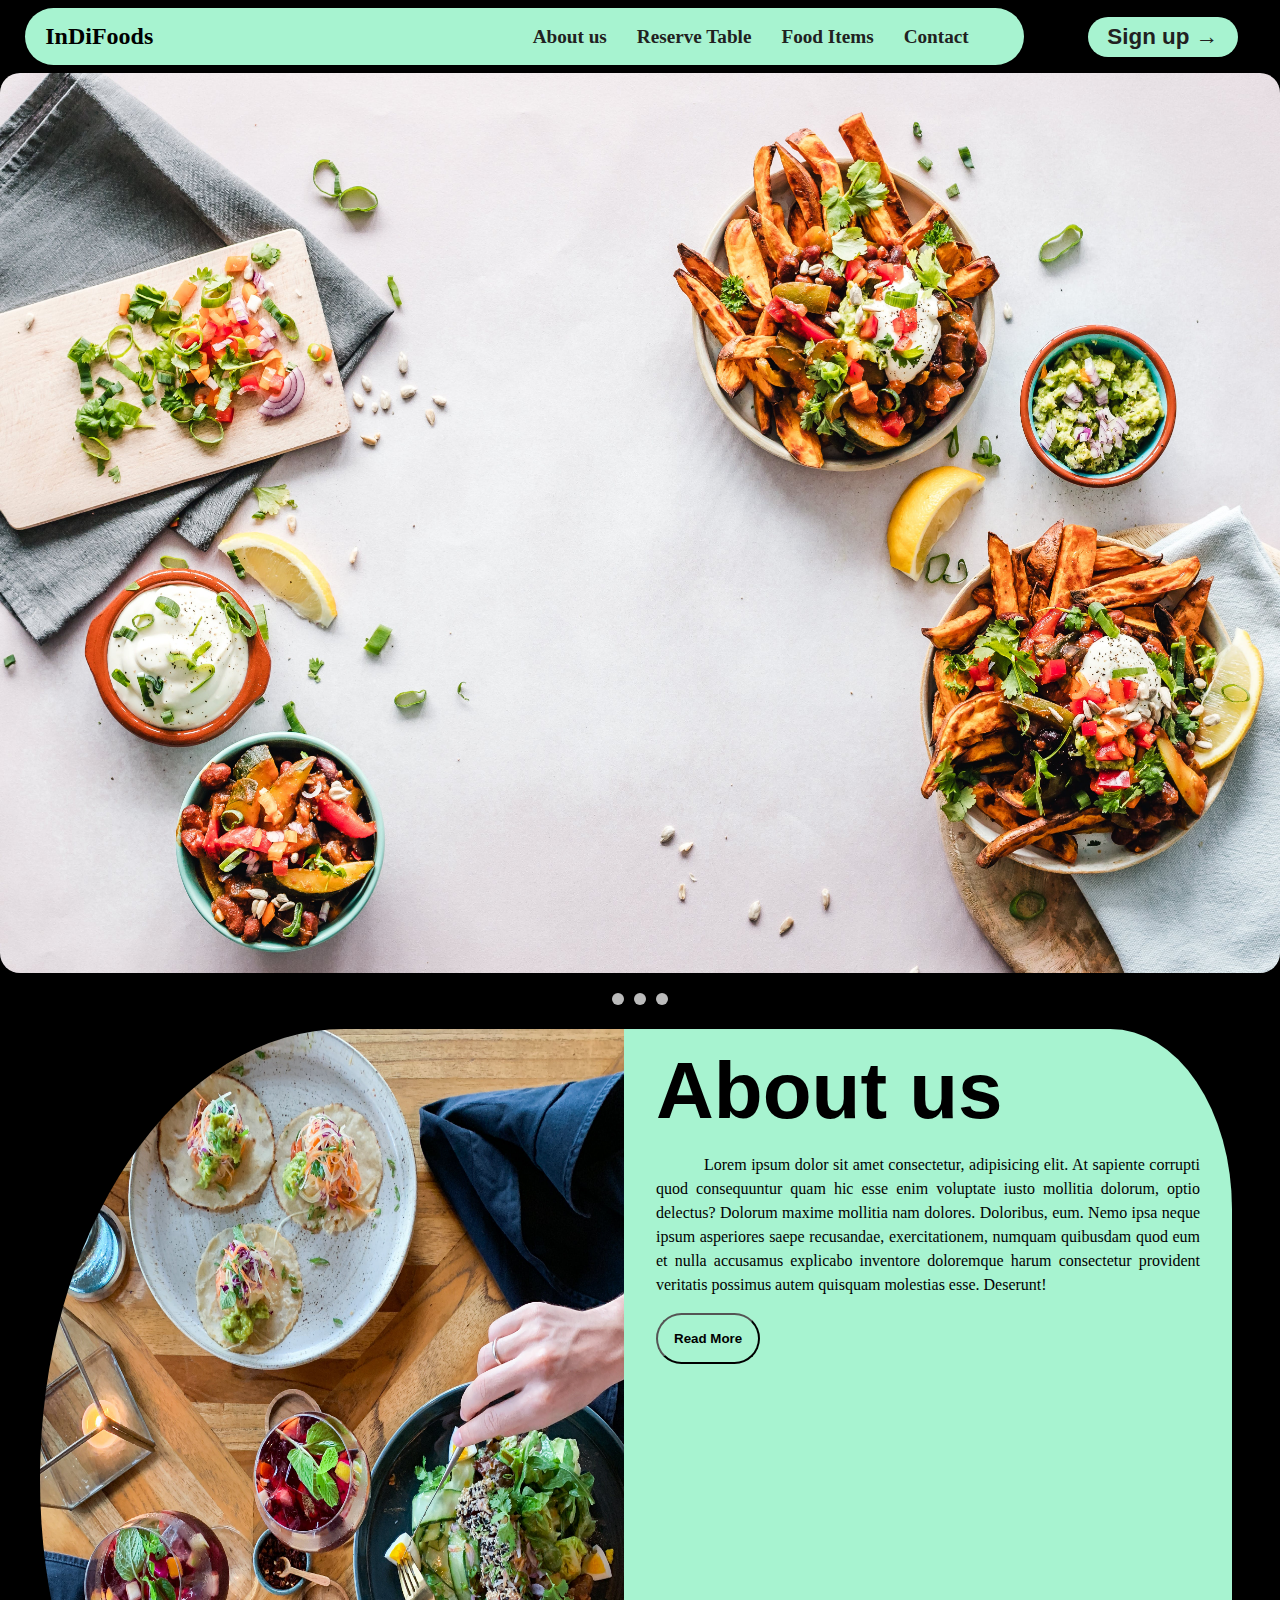
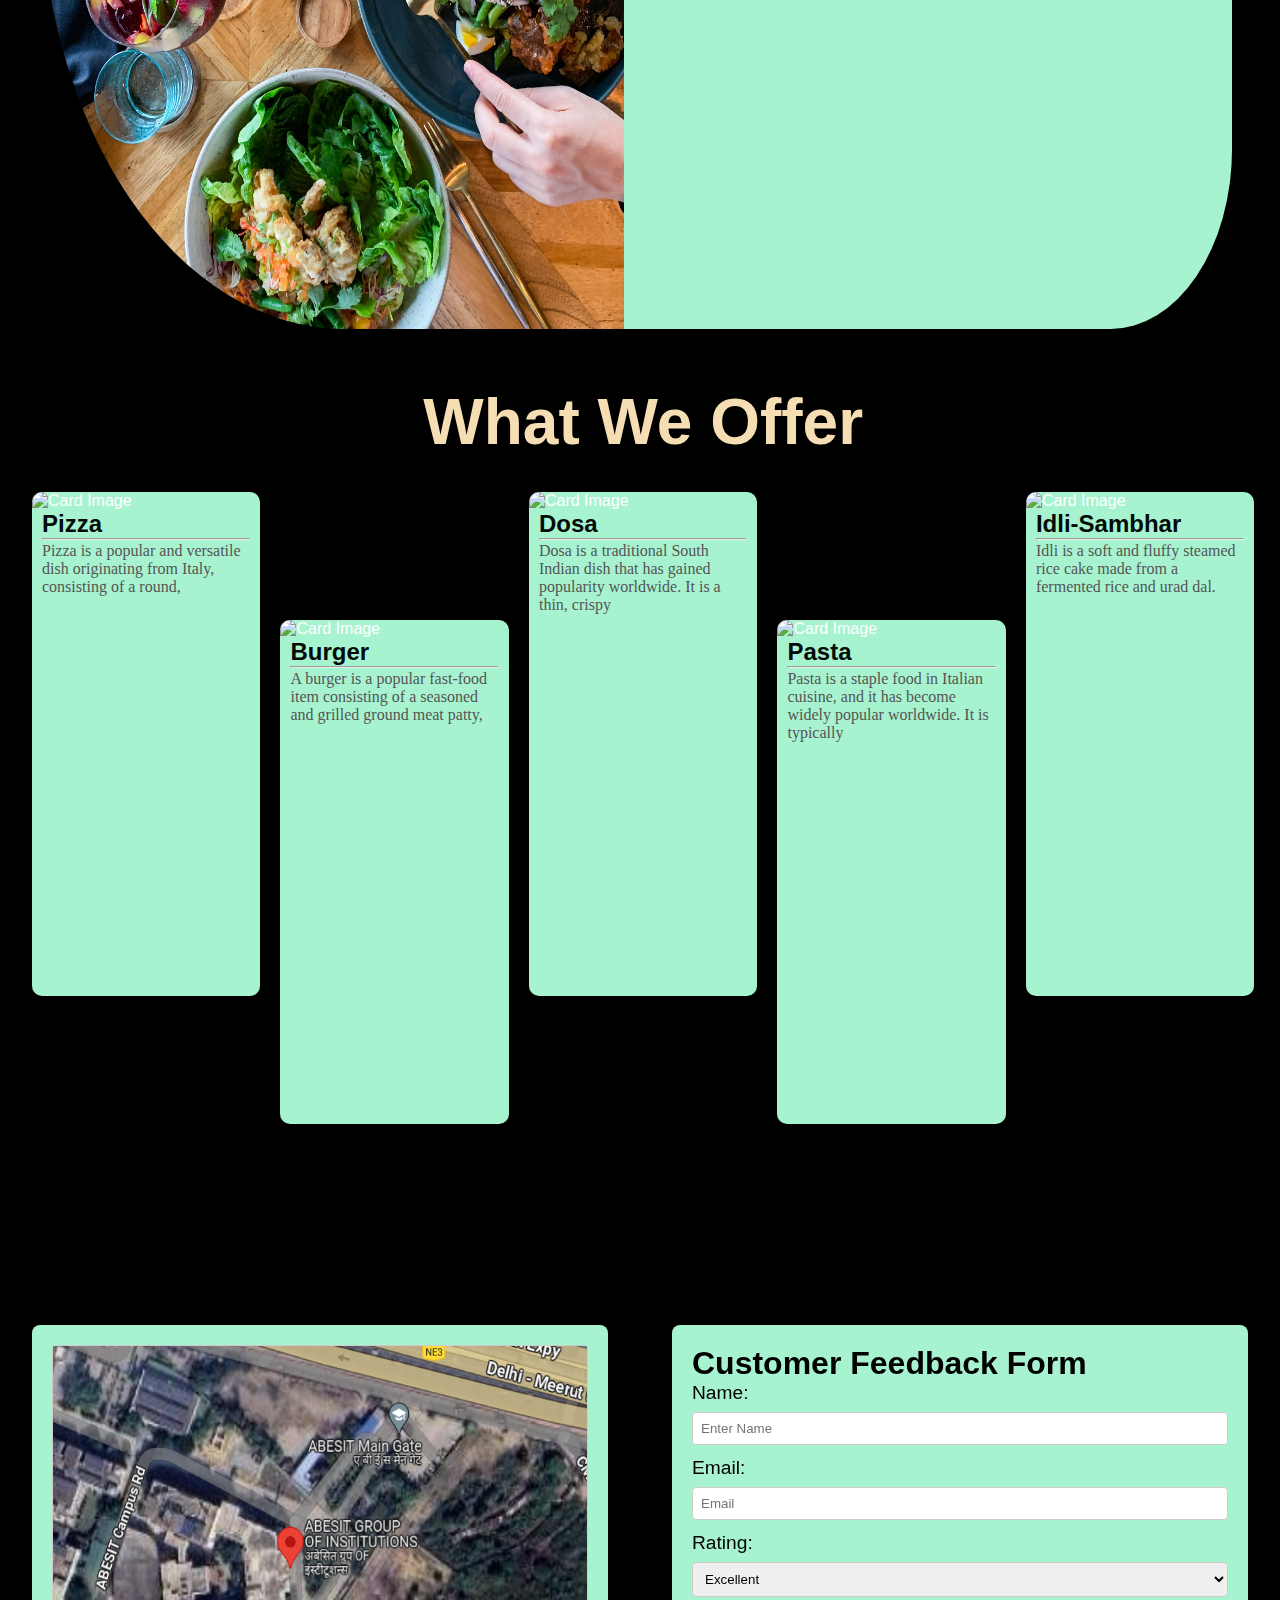
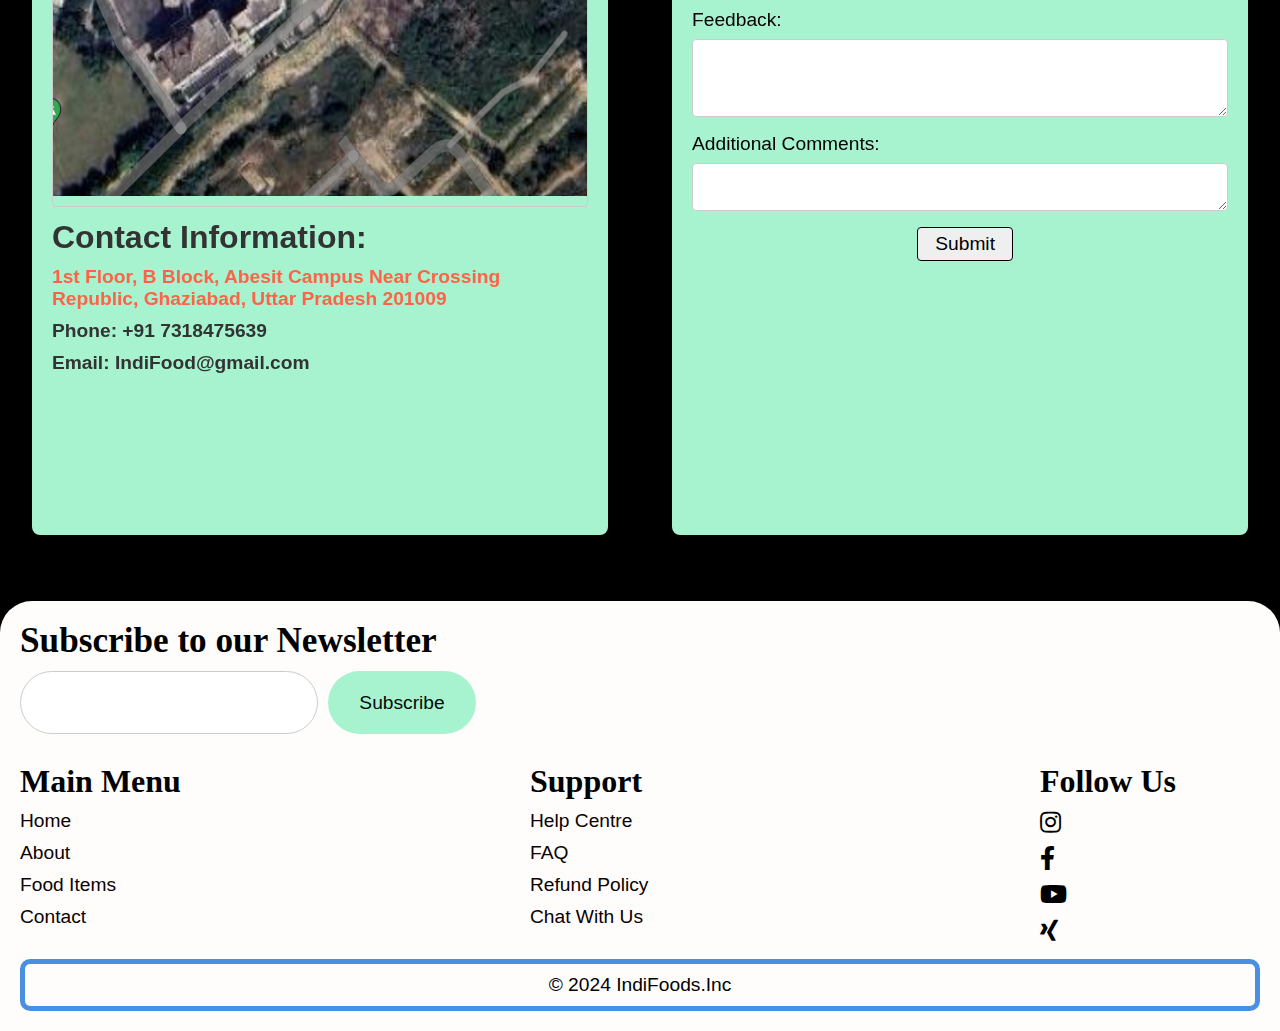
==== index.html @ 4e2de9b8 "Correcting Structure For Deployment" ====
<!DOCTYPE html>
<html lang="en">
<head>
    <meta charset="UTF-8">
    <meta name="viewport" content="width=device-width, initial-scale=1.0">
    <title>InDiFood</title>
    <link rel="stylesheet" href="https://cdnjs.cloudflare.com/ajax/libs/font-awesome/5.15.4/css/all.min.css"> 
    <link rel="stylesheet" href="https://cdn.jsdelivr.net/npm/locomotive-scroll@3.5.4/dist/locomotive-scroll.css">
    <link rel="stylesheet" href="style2.css" class="href">
</head>
<body>
    <div class="nab">
        <div class="navbar">
            <a href="index.html" class="navbar-brand">InDiFoods</a>
            <!-- <button class="toggler">&#9776; Menu</button> -->
            <ul class="navbar-menu">
                <li><a href="aboutus.html">About us</a></li>
                <li><a href="reservation.html">Reserve Table</a></li>
                <li><a href="">Food Items</a></li>
                <!-- <div class="dropdown">
                    <a class="dropbtn" href="">Food Items</a>
                    <div class="dropdown-content">
                        <a href="#service1">Takeaway</a>
                        <a href="#service2">Dining</a>
                        <a href="#service3">Home Delivery</a>
                    </div>
                </div> -->
                <li><a href="contact.html">Contact</a></li>
                <!-- <li><a href="#">Account</a></li>                 -->
            </ul>
        </div>
        <div class="NavBtn">
            <a href="signpage.html"><button class="SignBtn">Sign up &#8594;</button></a>
        </div>
    </div>
    

    <div class="caro">
        <div class="carousel-container">
            <div class="carousel-wrapper">
                <div class="carousel-item">
                    <img src="img/pexels-ella-olsson-1640773.jpg" alt="Image 1">
                    <!-- <div class="text-overlay t1">Welcome To<br> IndiFood</div> -->
                </div>
                <div class="carousel-item">
                    <img src="img/pexels-eneida-nieves-905847.jpg" alt="Image 2">
                    <!-- <div class="t2">Happiness is to have good food!</div> -->
                </div>
                <div class="carousel-item">
                    <img src="img/pexels-ella-olsson-1640774.jpg" alt="Image 3">
                    <!-- <div class="text-overlay">Text for Image 3</div> -->
                </div>
            </div>
        </div>
        
        <div class="carousel-nav">
            <div class="carousel-dot"></div>
            <div class="carousel-dot"></div>
            <div class="carousel-dot"></div>
        </div>
    </div>


    <div class="Mainsec">
        <div class="sec1">
            <img class="aboutpic" src="img/pexels-anna-tukhfatullina-food-photographerstylist-2664443.jpg" alt="about us" srcset="">
        </div>
        <div class="sec2">
            <h1 class="aboutus">About us</h1>
            <p class="aboutxt">Lorem ipsum dolor sit amet consectetur, adipisicing elit. At sapiente corrupti quod consequuntur quam hic esse enim voluptate iusto mollitia dolorum, optio delectus? Dolorum maxime mollitia nam dolores. Doloribus, eum.
            Nemo ipsa neque ipsum asperiores saepe recusandae, exercitationem, numquam quibusdam quod eum et nulla accusamus explicabo inventore doloremque harum consectetur provident veritatis possimus autem quisquam molestias esse. Deserunt!
            <button class="aboutbtn">Read More</button>
        </div>
    </div>


    <div class="itemdiv">
        <h1 class="h12">What We Offer</h1>
        <div class="item1">
            <div class="card1">
                <div class="card">
                    <img src="https://assets.epicurious.com/photos/6176f5ddaad3df0658faf548/16:9/w_1920,c_limit/MargaritaPizza_HERO_102121_22931.jpg" alt="Card Image">
                    <div class="card-content">
                      <h2>Pizza</h2><hr class="hr">
                      <p>Pizza is a popular and versatile dish originating from Italy, consisting of a round, 
                    </div>
                </div>
                <div class="cardo">
                    <img src="https://assets.epicurious.com/photos/64ad1a21a5f3990f78df3133/6:4/w_960,h_640,c_limit/20230419-0823-FOB-22749_RET.jpg" alt="Card Image">
                    <div class="card-content">
                      <h2>Burger</h2>
                      <hr class="hr">
                      <p>A burger is a popular fast-food item consisting of a seasoned and grilled ground meat patty, 
                    </div>
                </div>
                <div class="card">
                    <img src="https://assets.epicurious.com/photos/5ed15d63b04a09f415db838b/16:9/w_1920,c_limit/EPI-Dosa-HERO.jpg" alt="Card Image">
                    <div class="card-content">
                      <h2>Dosa</h2>
                      <hr class="hr">
                      <p>Dosa is a traditional South Indian dish that has gained popularity worldwide. It is a thin, crispy 
                    </div>
                </div>
                <div class="cardo">
                    <img src="https://assets.epicurious.com/photos/6360ec4890c5649b153ba90c/6:4/w_960,h_640,c_limit/IMG_7349.jpg" alt="Card Image">
                    <div class="card-content">
                      <h2>Pasta</h2>
                      <hr class="hr">
                      <p>Pasta is a staple food in Italian cuisine, and it has become widely popular worldwide. It is typically 
                    </div>
                </div>
                <div class="card">
                    <img src="https://images.pexels.com/photos/4331490/pexels-photo-4331490.jpeg?auto=compress&cs=tinysrgb&w=1260&h=750&dpr=2" alt="Card Image">
                    <div class="card-content">
                      <h2>Idli-Sambhar</h2>
                      <hr class="hr">
                      <p>Idli is a soft and fluffy steamed rice cake made from a fermented rice and urad dal. 
                    </div>
                </div>
            </div>
        </div>
    </div>

    <div class="mapfeed">
        <div class="mapdiv">
            <div class="mpcontainer">
                <div id="map">
                    <a href="https://www.google.com/maps/place/ABESIT+GROUP+OF+INSTITUTIONS/@28.6333889,77.4468558,392m/data=!3m1!1e3!4m6!3m5!1s0x390cee3d4e3485ed:0xe0fe1689b57c7d2e!8m2!3d28.6336112!4d77.4476854!16s%2Fm%2F0121ly37?entry=ttu">
                        <img src="img/map.png" alt="">
                    </a>
                </div>
                <div class="contact-info">
                    <label style="font-size: 2rem;">Contact Information:</label>
                    <label style="color: tomato;">1st Floor, B Block, Abesit Campus Near Crossing Republic, Ghaziabad, Uttar Pradesh 201009</label>                    
                    <label>Phone: +91 7318475639</label>
                    <!-- <a href="#">Website: IndiFood.com</a> -->
                    <a href="https://mail.google.com/" >Email: IndiFood@gmail.com</a>
                </div>
            </div>
        </div>
        <div class="feedback">
            <form>
                <h1>Customer Feedback Form</h1>
                <label for="name">Name:</label>
                <input type="text" placeholder="Enter Name" id="name" name="name" required>
                <label for="email">Email:</label>
                <input type="email" id="email" placeholder="Email" name="email" required>
                <label for="rating">Rating:</label>
                <select id="rating" name="rating" required>
                    <option value="5">Excellent</option>
                    <option value="4">Very Good</option>
                    <option value="3">Good</option>
                    <option value="2">Fair</option>
                    <option value="1">Poor</option>
                </select>        
                <label>Feedback:</label>
                <textarea id="feedback" name="feedback" rows="4" required></textarea>
                <label>Additional Comments:</label>
                <textarea id="comments" name="comments" rows="2"></textarea>
                <button type="submit" style="color: black;">Submit</button>
            </form>
        </div>
    </div>

    <footer>
        <div class="footer-content">
             <div class="newsletter">
                 <h1>Subscribe to our Newsletter</h1>
                 <!-- <form>
                 <input type="email" class="emailfoot" placeholder="Your email address">
                 <button type="submit" class="buttonfoot">Subscribe</button>
                 </form> -->
                 <form1 action="" class="formfoot">
                     <input class="emailfoot" type="email">
                     <button class="buttonfoot">Subscribe</button>
                 </form1>
             </div>
             <div class="footer-links">
                 <div class="column">
                 <h3>Main Menu</h3>
                 <a href="#">Home</a>
                 <a href="aboutus.html">About</a>
                 <a href="#">Food Items</a>
                 <a href="">Contact</a>
                 </div>
                 <div class="column">
                 <h3>Support</h3>
                 <a href="#">Help Centre</a>
                 <a href="#">FAQ</a>
                 <a href="#">Refund Policy</a>
                 <a href="#">Chat With Us</a>
                 </div>
                 <div class="column">
                 <h3>Follow Us</h3>
                 <a href="#"><i class="fab fa-instagram" style="font-size: 1.5rem; color: black;"></i></a>
                 <a href="#"><i class="fab fa-facebook-f" style="font-size: 1.5rem; color: black;"></i></a>
                 <a href="#"><i class="fab fa-youtube" style="font-size: 1.5rem; color: black;"></i></a>
                 <a href="#"><i class="fab fa-xing" style="font-size: 1.5rem; color: black;"></i></a>
                 </div>
             </div>
         </div>
         <div class="copyright">
         <p style="color: black; font-size: larger;">&copy; 2024 IndiFoods.Inc     </p>
         </div>
     </footer>


     <script src="https://cdnjs.cloudflare.com/ajax/libs/gsap/3.12.4/gsap.min.js" integrity="sha512-EZI2cBcGPnmR89wTgVnN3602Yyi7muWo8y1B3a8WmIv1J9tYG+udH4LvmYjLiGp37yHB7FfaPBo8ly178m9g4Q==" crossorigin="anonymous" referrerpolicy="no-referrer"></script>
     <script src="https://cdnjs.cloudflare.com/ajax/libs/gsap/3.12.4/ScrollTrigger.min.js" integrity="sha512-OzC82YiH3UmMMs6Ydd9f2i7mS+UFL5f977iIoJ6oy07AJT+ePds9QOEtqXztSH29Nzua59fYS36knmMcv79GOg==" crossorigin="anonymous" referrerpolicy="no-referrer"></script>
     <script src="https://cdn.jsdelivr.net/npm/locomotive-scroll@3.5.4/dist/locomotive-scroll.js"></script>

  <script src="script2.js"></script>
      
      
</body>
</html>
---- style2.css ----
* {
    box-sizing: border-box;
    margin: 0;
    padding: 0;
}
body {
    margin: 0;
    font-family: 'Arial', sans-serif;
    background-color: black;
    display: grid;
    gap: 0.5rem;
    /* background-color: #f4f4f4; */
}
   /* .........Navbar Start.............. */

   .nab{
    display: flex;
    padding-right: 2rem;
    align-items: center;
    gap: 4rem;
    justify-items: center;
}

.NabBtn{
    align-items: center;
    justify-items: center;
}
.SignBtn:hover{
    transition: all .4s ease-in-out;
    transform: scale(1.25);
    background-color: #a7f3d0;
    color: black;
}
.SignBtn{
    width: 150px;
    height: 40px;
    /* color: #a7f3d0; */
    cursor: pointer;
    background-color: #a7f3d0;
    text-decoration: none;
    font-size: 1.4rem;
    color: #212121;
    font-weight: 600;
    margin-top: .5rem;
    transition: color 0.3s ease;
    border: 0;
    outline: 0;
    border-radius: 20px;
}

.navbar {
    background-color:  #a7f3d0;
    padding: 15px 20px;
    margin: 0 0 0 1.58rem;
    display: flex;
    justify-content: space-between;
    align-items: center;
    box-shadow: 0 2px 5px rgba(0, 0, 0, 0.1);
    position: relative;
    width: 80%;
    border-radius: 4rem;
    z-index: 1000;
    margin-top: .5rem;
    /* backdrop-filter: blur(25px); */
}

.navbar-brand {
    font-size: 1.5rem;
    font-weight: bolder;
    color: black;
    text-decoration: none;
    font-family: Cambria, Cochin, Georgia, Times, 'Times New Roman', serif;
}
.navbar-brand:hover{
    transition: all .4s ease-in-out;
    transform: scale(1.25);
    /* outline: 3rem; */
    /* background-color: aqua;
    border-radius: 2rem;
    width: 8rem;
    height: 100%; */
}

.navbar-menu {
    list-style: none;
    display: flex;
    margin: 0;
    padding: 0;
    margin-right: 20px;
}

.navbar-menu li {
    margin: 0 15px;
    font-family: Cambria, Cochin, Georgia, Times, 'Times New Roman', serif;
    
}

.navbar-menu a {
    text-decoration: none;
    font-size: 1.2rem;
    color: #212121;
    font-weight: bold;
    transition: color 0.3s ease;
}

/* ...........Dropdown Start.............   */

/* Style the dropdown content (hidden by default) */
/* .dropdown {
    float: left;
    overflow: hidden;
} */

.dropdown .dropbtn {
    text-decoration: none;
    font-size: 1.2rem;
    border: none;
    font-weight: bold;
    outline: none;
    color: black;
    padding: 0;
    background-color: inherit;
    font-family: Cambria, Cochin, Georgia, Times, 'Times New Roman', serif;
    margin: 0 15px;
}
.dropbtn:hover{
    transition: all .4s ease-in-out;
    transform: scale(1.25);


}
.navbar a, .dropdown-content a {
    float: none;
    display: block;
    text-align: left;
}

.dropdown-content {
    display: none;
    position: absolute;
    background-color: #a7f3d0;
    min-width: 2rem;
    border-radius: 0 0 20% 20%;
}

.dropdown-content a {
    color: black;
    padding: 12px 16px;
    text-decoration: none;
    display: block;
    text-align: left;
}

.dropdown-content a:hover {
    background-color: white;
    color: #a7f3d0;
    border-radius: 20% 20% 20% 20%;
}

/* Show the dropdown menu on hover */
.dropdown:hover .dropdown-content {
    display: block;
}

 /* ...........Dropdown End.............   */

.navbar-menu li:hover{
    transition: all .4s ease-in-out;
    transform: scale(1.25);

}

@media (max-width: 768px) {
    .navbar {
        flex-direction: column;
        /* align-items: flex-start; */
    }

    .navbar-menu {
        margin-top: 15px;
        gap: 10px;
    }

    .navbar-menu li {
        margin: 10px 0;
        
    }
}

/* .nab{
    display: flex;
    padding-right: 2rem;
    align-items: center;
    gap: 4rem;
    position:sticky;
    position: -webkit-sticky;
    justify-items: center;
}

.NabBtn{
    align-items: center;
    justify-items: center;
}

/* .SignBtn:hover{
    transition: all .4s ease-in-out;
    transform: scale(1.25);
    background-color: #a7f3d0;
    color: black;
} */

@keyframes zoomIn {
  0% {
    transform: scale(1);
  }
  100% {
    transform: scale(1.2);
  }
}

@keyframes zoomOut {
  0% {
    transform: scale(1.2);
  }
  100% {
    transform: scale(1);
  }
}

.SignBtn{
    width: 150px;
    height: 40px;
    color: #a7f3d0;
    padding: 0;
    cursor: pointer;
    background-color: a7f3d0;
    text-decoration: none;
    font-size: 1.4rem;
    color: #212121;
    font-weight: 600;
    margin-top: .5rem;
    transition: color 0.3s ease;
    border: 0;
    outline: 0;
    animation: zoomIn 2s infinite;
    animation: zoomOut 2s infinite;
    border-radius: 20px;
}

.navbar {
    background-color:  #a7f3d0;
    padding: 15px 20px;
    margin: 0 0 0 1.58rem;
    display: flex;
    justify-content: space-between;
    align-items: center;
    box-shadow: 0 2px 5px rgba(0, 0, 0, 0.1);
    position: relative;
    width: 80%;
    border-radius: 4rem;
    z-index: 1000;
    margin-top: .5rem;
    /* backdrop-filter: blur(25px); */
}

.navbar-brand {
    font-size: 1.5rem;
    font-weight: bolder;
    color: black;
    text-decoration: none;
    animation: bounce 5s infinite;
    font-family: Cambria, Cochin, Georgia, Times, 'Times New Roman', serif;
}
.navbar-brand:hover{
    transition: all .4s ease-in-out;
    transform: scale(1.25);
    /* outline: 3rem; */
    /* background-color: aqua;
    border-radius: 2rem;
    width: 8rem;
    height: 100%; */
}

.navbar-menu {
    list-style: none;
    display: flex;
    margin: 0;
    padding: 0;
    margin-right: 20px;
}

.navbar-menu li {
    margin: 0 15px;
    font-family: Cambria, Cochin, Georgia, Times, 'Times New Roman', serif;
    
}

.navbar-menu a {
    text-decoration: none;
    font-size: 1.2rem;
    color: #212121;
    font-weight: bold;
    /* transition: color 0.3s ease; */
}

/* ...........Dropdown Start.............   */

/* Style the dropdown content (hidden by default) */
/* .dropdown {
    float: left;
    overflow: hidden;
} */

.dropdown .dropbtn {
    text-decoration: none;
    font-size: 1.2rem;
    border: none;
    font-weight: bold;
    outline: none;
    color: black;
    padding: 0;
    background-color: inherit;
    font-family: Cambria, Cochin, Georgia, Times, 'Times New Roman', serif;
    margin: 0 15px;
}
.dropbtn:hover{
    transition: all .4s ease-in-out;
    transform: scale(1.25);


}
.navbar a, .dropdown-content a {
    float: none;
    display: block;
    text-align: left;
}

.dropdown-content {
    display: none;
    position: absolute;
    background-color: #a7f3d0;
    min-width: 2rem;
    border-radius: 0 0 20% 20%;
}

.dropdown-content a {
    color: black;
    padding: 12px 16px;
    text-decoration: none;
    display: block;
    text-align: left;
}

.dropdown-content a:hover {
    background-color: white;
    color: #a7f3d0;
    border-radius: 20% 20% 20% 20%;
}

/* Show the dropdown menu on hover */
.dropdown:hover .dropdown-content {
    display: block;
}

 /* ...........Dropdown End.............   */

.navbar-menu li:hover{
    transition: all .4s ease-in-out;
    transform: scale(1.25);

}

@media (max-width: 768px) {
    .navbar {
        flex-direction: column;
        /* align-items: flex-start; */
    }

    .navbar-menu {
        margin-top: 15px;
        gap: 10px;
    }

    .navbar-menu li {
        margin: 10px 0;
        
    }
} */

    /* .........Navbar End.............. */

    /* .........Carousel Start.............. */

.carousel-container {
    /* padding-top: 6rem; */
    width: 95%;
    height: 90vh;
    margin: auto;
    overflow: hidden;
    scroll-behavior: 0;
    border-radius: 20px;
    /* animation: drop 4s forwards; */
}
@keyframes drop {
    0% {
      transform: translateY(-100%);
      opacity: 0;
    }
    100% {
      transform: translateY(0);
      opacity: 1;
    }
  }

.carousel-wrapper {
    display: flex;
    /* transition: transform 0.5s ease-in-out; */
    width: 100%;
    height: 100%;
    background: rgba(0, 0, 0, 0.5); 
}
@media (max-width:900px) {
    .carousel-container{
        height: 50vh;
    }
    .carousel-nav{
        margin-top: 0;
    }
}
.t2{
    position: absolute;
    top: 40%;
    left: 150%;
    color: #a7f3d0;
    font-family: 'Brush Script MT', cursive  ; 
    font-size: 5rem;
    font-weight: bold;
  }
.text-overlay {
    position: absolute;
    top: 20%;
    left: 30%;
    /* transform: translate(-50%, -50%); */
    color: #020b07;
    text-align: center;
    font-family: 'Brush Script MT', cursive  ; 
    font-size: 5rem;
    font-weight: bold;
  }

.carousel-item {
    min-width: 100%;
    box-sizing: border-box;
    display: flex;
    /* transition: transform 0.5s ease-in-out; */
}

.carousel-item img {
    width: 100%;
    border-radius: 20px;
    /* filter: blur(3px); */
    height: 100vh;
    /* display: block; */
}

.carousel-nav {
    display: flex;
    justify-content: center;
    margin-top: 20px;
}

.carousel-dot {
    width: 12px;
    height: 12px;
    background-color: #bbb;
    border-radius: 50%;
    margin: 0 5px;
    cursor: pointer;
}

.carousel-dot.active {
    background-color: #333;
}

    /* .........Carousel End.............. */

    /* .........About Start.............. */

.Mainsec{
    width: 95%;
    height: 100vh;
    margin: 1rem;
    /* background-color: #a7f3d0; */
    display: flex;
    animation: slideInFromright 4s forwards;
}

.sec1{
    /* background-color: #a7f3d0; */
    /* background-image: url("D:\\Code Workspaces\\HTML workspace\\html_training\\Dice\\pexels-anna-tukhfatullina-food-photographerstylist-2664443.jpg"); */
    width: 50%;
    height: 100%; 
    border-radius: 2rem 0 0 2rem;
}
.aboutpic:hover{
    transition: all .4s ease-in-out;
    margin: 0 3rem 2rem 1.5rem;
    border-radius: 50% 0 0 50%;

}
.aboutpic{
    width :100%;
    height: 100vh;
    margin: 0 3rem 2rem 1.5rem;
    border-radius: 50% 0 0 50%;
}
@media (max-width:900px){
    .sec1,.sec2,.Mainsec{
        height: 60vh;
    }
    .aboutpic{
        height: 60vh;
    }
    .aboutus{
        font-size: 3rem;
    }
    .aboutxt{
        text-overflow: ellipsis;
        overflow: scroll;
        overflow-y: scroll;
    }
}
@media (max-width:700px){
    .sec1,.sec2,.Mainsec{
        height: 40vh;
    }
    .aboutpic{
        height: 40vh;
    }
    .aboutus{
        font-size: 20px;
    }
    .aboutxt{
        text-overflow: ellipsis;
        overflow: scroll;
        overflow-y: scroll;
    }
}
.sec2{
    background-color: #a7f3d0;
    width: 50%;
    height: 100%;
    align-items: center;
    justify-content: center;                                                    
    border-radius: 0 20% 20% 0;
    /* border: .5rem transparent aquamarine; */
}
.aboutxt{
    margin: 1rem 2rem 1rem 2rem;
    text-indent: 3rem;
    font-family: cursive;
    line-height: 1.5rem;
    text-align: justify;
}
.aboutus{
    margin: 1rem 0 1rem 2rem;
    font-size: 5rem;
    font-family: Verdana, Geneva, Tahoma, sans-serif;
}
.aboutbtn{
    display: flex;
    align-items: center;
    justify-content: center;
    padding: 1rem;
    color: black;
    margin-top: 1rem;
    font-weight: bold;
    border-radius: 4rem;
    cursor: pointer;
    background-color: inherit;
    transition: all .5s ease-out;
}
.aboutbtn:hover{
  background-color: #6ca68b;
}
@keyframes slideRight {
    from {
      transform: translateX(100%);
    }
    to {
      transform: translateX(0);
    }
  }

  @keyframes slideDown {
    from {
      transform: translateY(-100%);
    }
    to {
      transform: translateY(0);
    }
  }

  @keyframes slideLeft {
    from {
      transform: translateX(-100%);
    }
    to {
      transform: translateX(0);
    }
  }

  @keyframes slideUp {
    from {
      transform: translateY(100%);
    }
    to {
      transform: translateY(0);
    }
  }


    /* .........About Start.............. */

    /* .........itemdiv.................. */
.itemdiv{
    width: 98%;
    height: 100vh;
    margin: 1rem;
    background-color: transparent;
    display: flex;
    flex-direction: column;
    /* justify-content: center; */
    align-items: center;
    padding: 1rem;
    color: white;
    border-radius: 10px; 
}
.h12,.h13{
    font-size: 4rem;
    color: wheat;
}
.h13{
    margin-top: 4rem;
}
.item1,.item2{
    display: flex;
    margin: 1px;
    width: 100%;
    height: 75vh;
    background-color: transparent;
}
.card1{
    margin-top: 2rem;
    display: flex;
    flex-direction: row;
    gap: 20px;
    /* flex-wrap: wrap; */
    background-color: transparent;
    width: fit-content;
    height: 80vh;
    /* animation: bounce 2s infinite; */
}
@keyframes bounce {
    0%, 20%, 50%, 80%, 100% {
      transform: translateY(0);
    }
    40% {
      transform: translateY(-20px);
    }
    60% {
      transform: translateY(-10px);
    }
  }
.card,.cardo {
    width: 30%;
    height: 70%;
    position: relative;
    background-color: #a7f3d0;
    border-radius: 10px;
    box-shadow: 0 4px 8px rgba(0, 0, 0, 0.1);
    overflow: hidden;
    transition: transform 0.3s;
  }
  .card{
    animation: bounce 3s infinite;
    /* animation: reverse; */
  }
  .cardo{
    top:8rem;
    animation: bounce 2s infinite;
  }

  .card:hover,.cardo:hover {
    transform: scale(1.05);
  }

  .card img,.cardo img {
    width: 100%;
    height: 60%;
    object-fit: cover;
    border-top-left-radius: 10px;
    border-top-right-radius: 10px;
  }

  .card-content {
    padding: 0 10px .5rem 10px;
  }

  .hr{
    color: red;
    background-color: aqua;
    margin: 0 0 2px 0;
  }
  .card-content h2 {
    margin-top: 0;
    color: #020b07;
    font-family: 'Segoe UI', Tahoma, Geneva, Verdana, sans-serif;
  }

  .card-content p {
    color: #555;
    height: 5rem;
    font-family: cursive;
  }
  @media (max-width: 600px) {
    .card,.cardo {
      max-width: 100%;
    }
}  
    /* .........itemdiv.................. */

    /* ...............map Start................ */

    .mapfeed{
        width: 100%;
        background-color: transparent;
        height: 100vh;
        display: flex;
        /* backdrop-filter: blur(4rem); */
        /* margin-top: 40rem; */
    }
    .mapdiv,.feedback{
        display: flex;
        flex-wrap: nowrap;
        flex-direction: row;
        background-color: transparent;
        margin: 2rem;
        border-radius: 8px;
        width: 50%;
        backdrop-filter: blur(4rem);
        height: 90vh;
        justify-content: center;
        align-items: center;
        /* gap: 2rem; */
    }
    .feedback{
        animation: slideInFromright 8s forwards;
    }
    @keyframes slideInFromright {
        from {
          transform: translateX(100%);
        }
        to {
          transform: translateX(0);
        }
      }
    .mapdiv{
        animation-delay: 4ms;
        animation: slideInFromLeft 10s forwards;
    }
    @keyframes slideInFromLeft {
        from {
          transform: translateX(-100%);
        }
        to {
          transform: translateX(0);
        }
      }

    .mpcontainer {
        background-color: #a7f3d0;
        padding: 20px;
        border-radius: 8px;
        box-shadow: 0 0 10px rgba(0, 0, 0, 0.1);
        width: 100%;
        height: 100%;
        text-align: center;
    }

    #map {
        width: 100%;
        height: 60%;
        margin-bottom: 12px;
        background: url('https://via.placeholder.com/400x200.png?text=Map+Image');
        background-size: cover;
        position: relative;
        border: 1px solid #ccc;
        border-radius: 4px;
    }

    #map a img{
        /* margin: 5rem; */
        width: 100%;
        height: 50vh;
    }
    /* #addressLabel {
        position: absolute;
        top: 50%;
        left: 50%;
        transform: translate(-50%, -50%);
        font-weight: bold;
        color: #333;
    } */

    .contact-info {
        text-align: left;
    }

    .contact-info label {
        display: block;
        margin-top: 10px;
        font-size: larger;
        text-decoration: none;
        font-weight: bold;
        color: #333;
    }
    .contact-info a{
        display: block;
        margin-top: 10px;
        font-size: larger;
        text-decoration: none;
        font-weight: bold;
        color: #333;
    }

    form {
        background-color: #a7f3d0;
        padding: 20px;
        border-radius: 8px;
        height: 100%;
        box-shadow: 0 0 10px rgba(0, 0, 0, 0.1);
        width: 100%;
    }
    form h1{
        font-family: 'Lucida Sans', 'Lucida Sans Regular', 'Lucida Grande', 'Lucida Sans Unicode', Geneva, Verdana, sans-serif;
    }
    label {
        font-family: 'Lucida Sans', 'Lucida Sans Regular', 'Lucida Grande', 'Lucida Sans Unicode', Geneva, Verdana, sans-serif;
        display: block;
        font-size: larger;
        margin-bottom: 8px;
    }

    input, select, textarea {
        width: 100%;
        padding: 8px;
        margin-bottom: 12px;
        box-sizing: border-box;
        border: 1px solid #ccc;
        border-radius: 4px;
    }

    input[type="radio"], input[type="checkbox"] {
        margin-right: 6px;
    }

    textarea {
        resize: vertical;
    }

    form button {
        /* background-color: #4caf50; */
        color: #fff;
        padding: 5px;
        margin-left: 42%;
        width: 6rem;
        border: 1px solid black;
        border-radius: 4px;
        cursor: pointer;
        font-size: larger;
    }

    form button:hover {
        background-color: #45a049;
    }

    /* ...............map End................ */

    /* Basic styling for the footer */
footer {
    background-color: #fefdfc; /* Background color */
    color: rgb(2, 0, 0); /* Text color */
    border-radius: 2rem 2rem 0 0;
    padding: 20px; /* Spacing inside the footer */
  }
  
  .footer-content {
    display: flex; /* Use flexbox for layout */
    flex-direction: column; /* Stack elements vertically */
    align-items: flex-start; /* Align items to the left */
  }
  
  .newsletter {
    height: 14vh;
    width: 50%;
    /* margin-bottom: 50px; Spacing below newsletter */
  }
  
  .newsletter h1 {
    color: black;
    font-family: Cambria, Cochin, Georgia, Times, 'Times New Roman', serif;
    font-size: 2.2rem; /* Adjust heading font size */
    margin-bottom: 10px; /* Spacing below heading */
  }
  
  .formfoot {
    width: 80%;
    height: 50%;
    display:flex; 
    /* Use flexbox for form elements */
    /* border-color: black; */
    
  }
  
  .emailfoot{
    width: 60%;
    height: 100%;
    border-radius: 4rem;
    font-size: 1rem;
    text-indent: 10px;
    /* padding: 3rem; */
    /* background-color: red; */
    /* width: 8rem;
    padding: 10px; /* Adjust input padding */
    /* margin:; Spacing between input and button */ 
  }
  
  .buttonfoot{
    width: 30%;
    margin-left: 10px;
    border-radius: 3rem;
    background-color: #a7f3d0;
    font-size: 1.2rem;
    border: 0;
    color: #020b07;
    /* padding: 8px 15px; Adjust button padding */
    /* background-color: #fff; Button background color */
    /* color: #333; Button text color */
    /* border: none; Remove button border */
  }
  .buttonfoot:hover{
      cursor: pointer;
  }
  
  .footer-links {
    margin-top: 1rem;
    display: flex; /* Use flexbox for layout */
    justify-content: space-between; /* Space columns evenly */
    width: 100%; /* Take full width */
  }
  
  .column {
    color: black;
    margin-right: 20px;
    max-width: 200px;
    flex: 1; /* Limiting the width of each column */
  }
  
  .footer-links h3 {
    color: black  ;
    font-family: Cambria, Cochin, Georgia, Times, 'Times New Roman', serif;
    font-size: 2rem; /* Adjust heading font size */
    margin-bottom: 10px; /* Spacing below heading */
  }
  
  .footer-links a {
    margin-top: 10px;
    font-size: larger;
    color: rgb(11, 1, 1); /* Link color */
    margin-bottom: 5px; /* Spacing between links */
    display: block; /* Make links block-level */
    text-decoration: none; /* Remove underline */
  }
  
  .footer-links a:hover {
    text-decoration: underline; /* Underline on hover */
  }
  
  /* Style for social media icons */
  .column a i {
    margin-right: 5px; /* Spacing between icon and text */
  }
  
  /* Style for copyright */
  .copyright {
    margin-top: 10px; /* Push to the bottom */
    border: 5px solid #4a90e2; /* Border */
    border-radius: 10px; /* Border radius */
    padding: 10px; /* Padding inside the box */
    text-align: center; /* Center align text */
  }
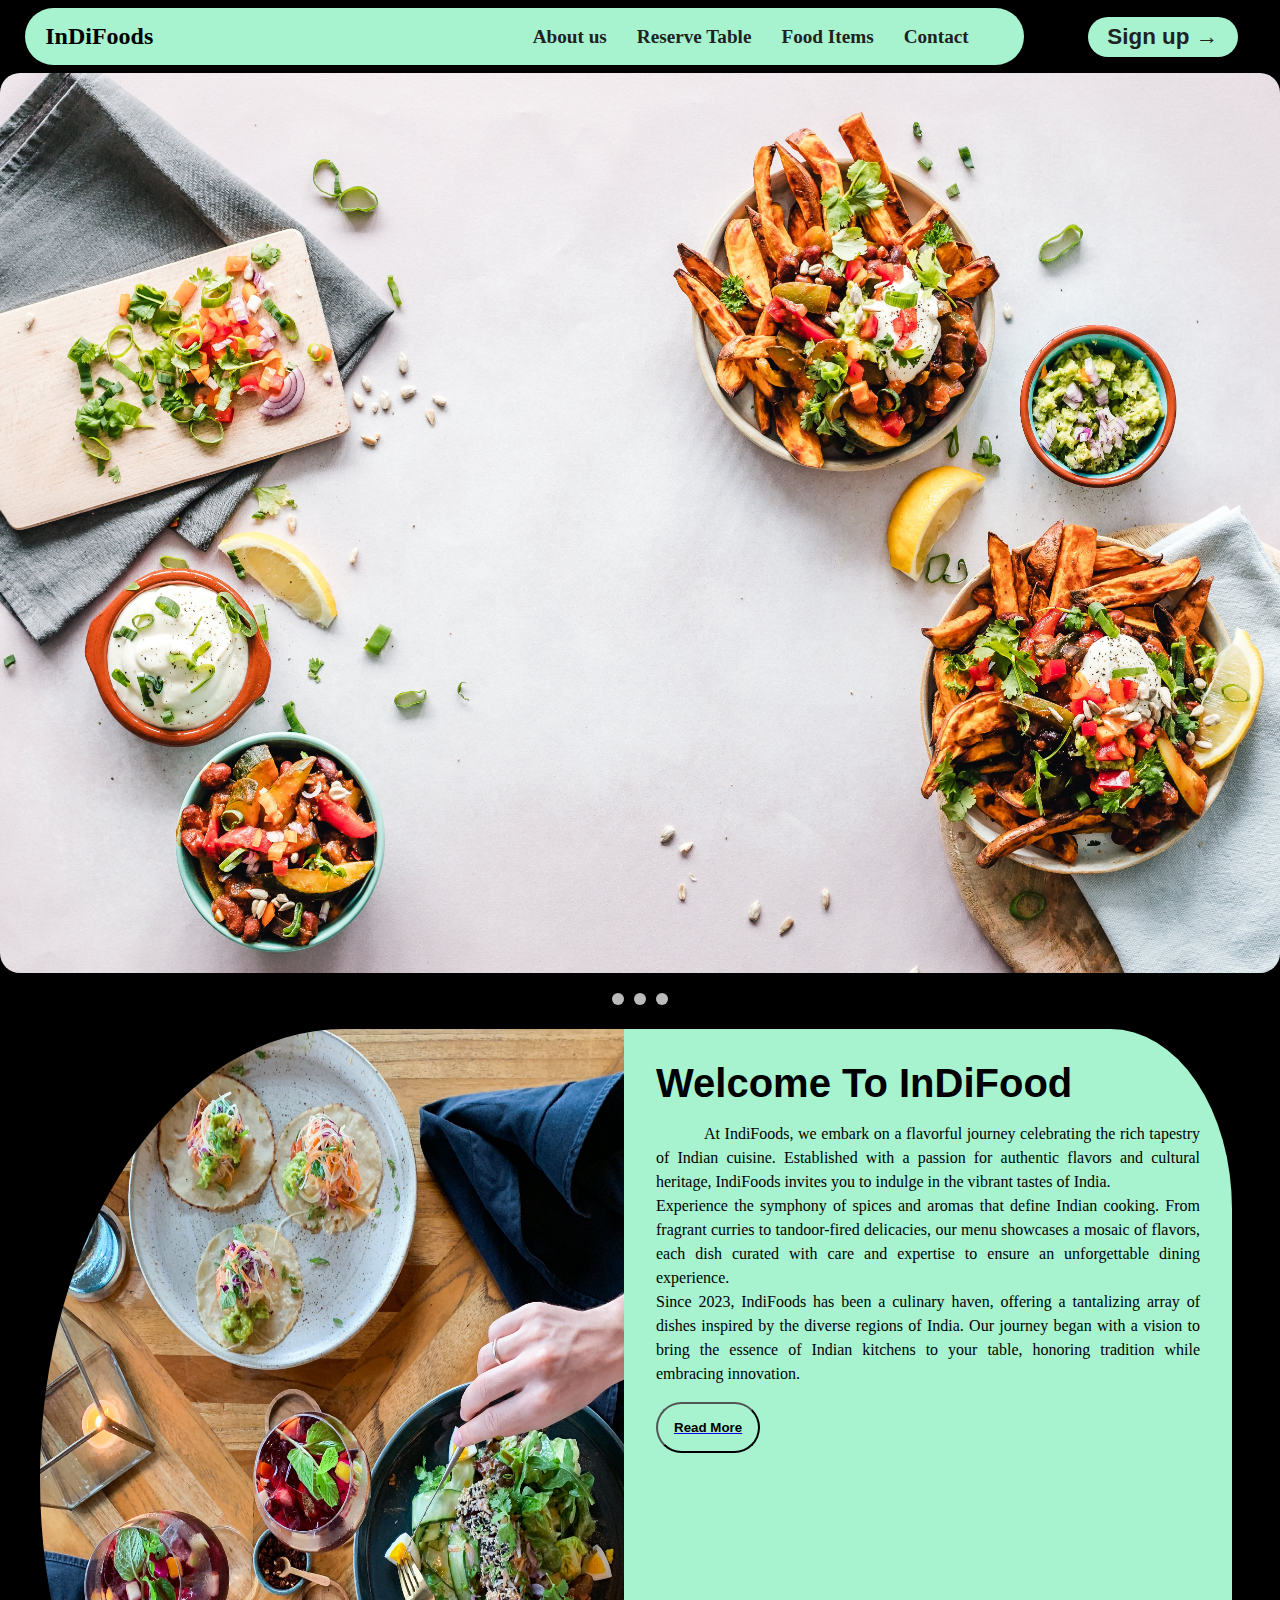
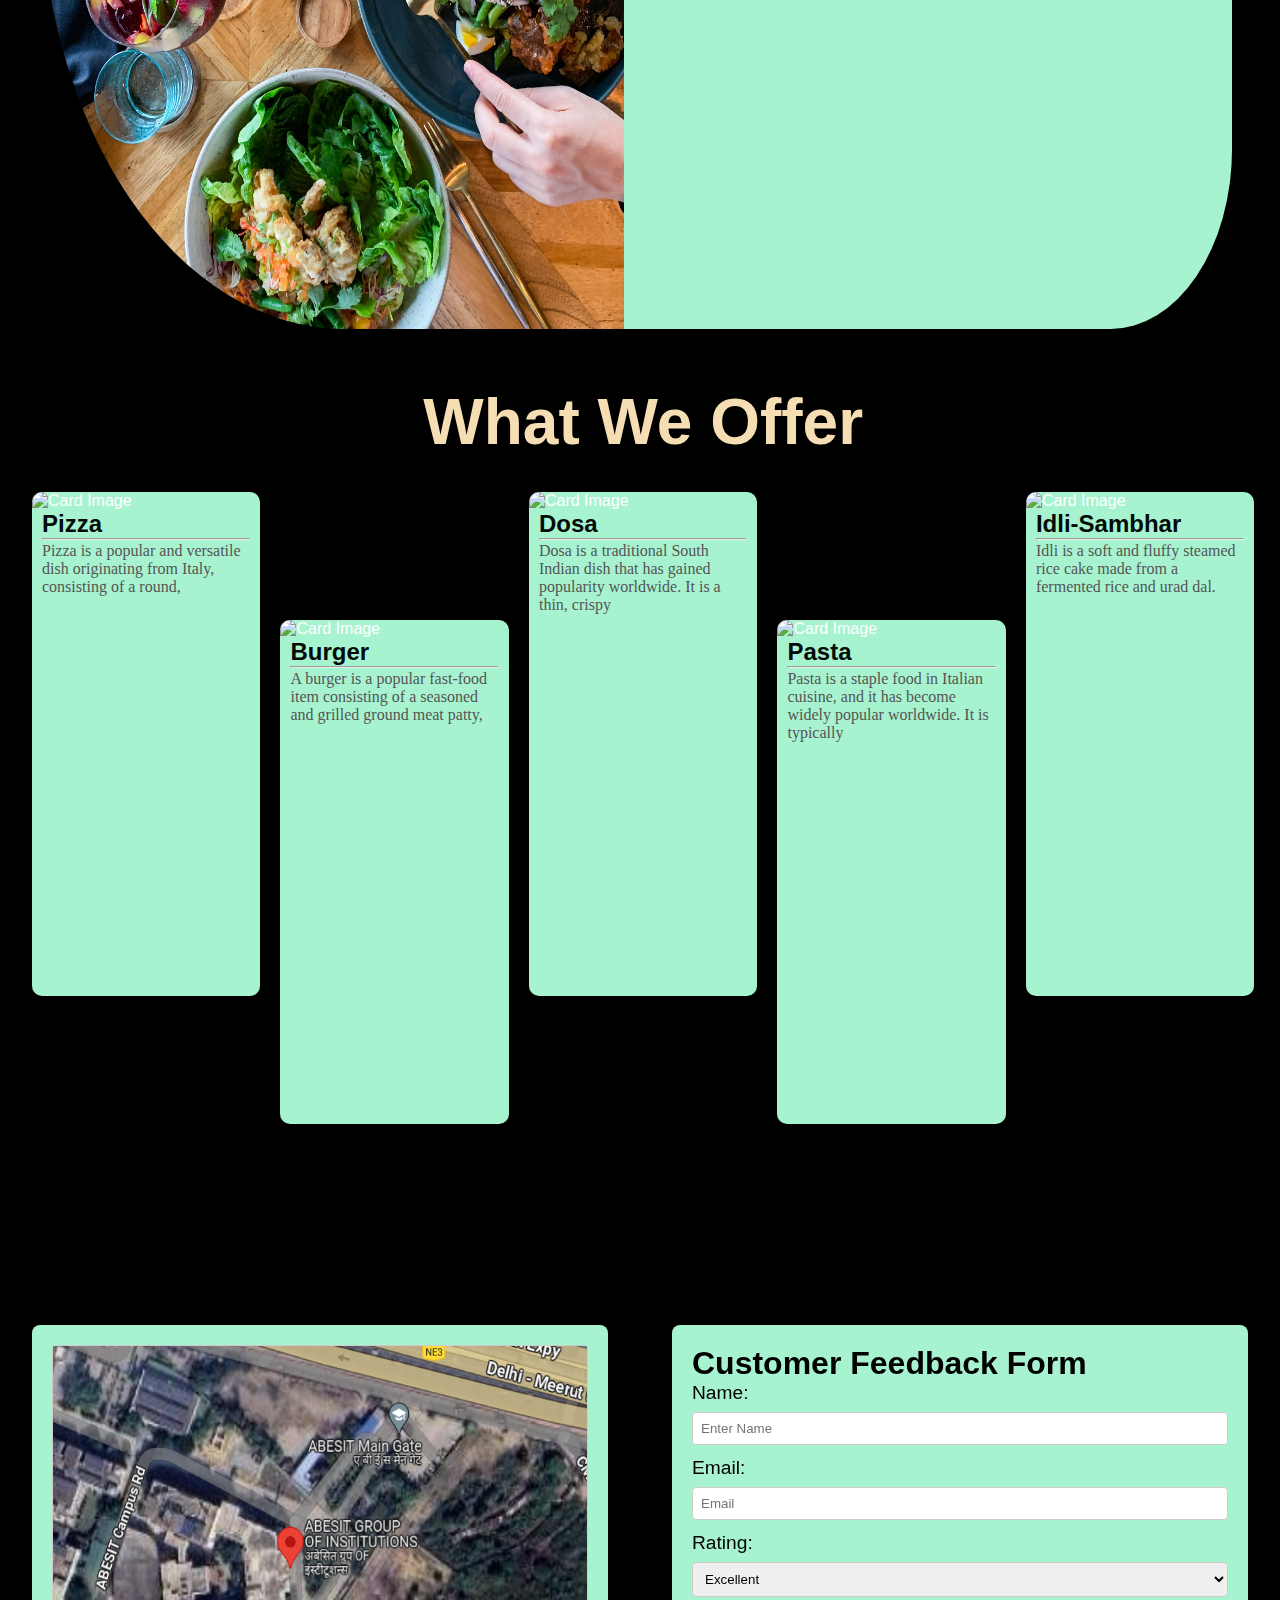
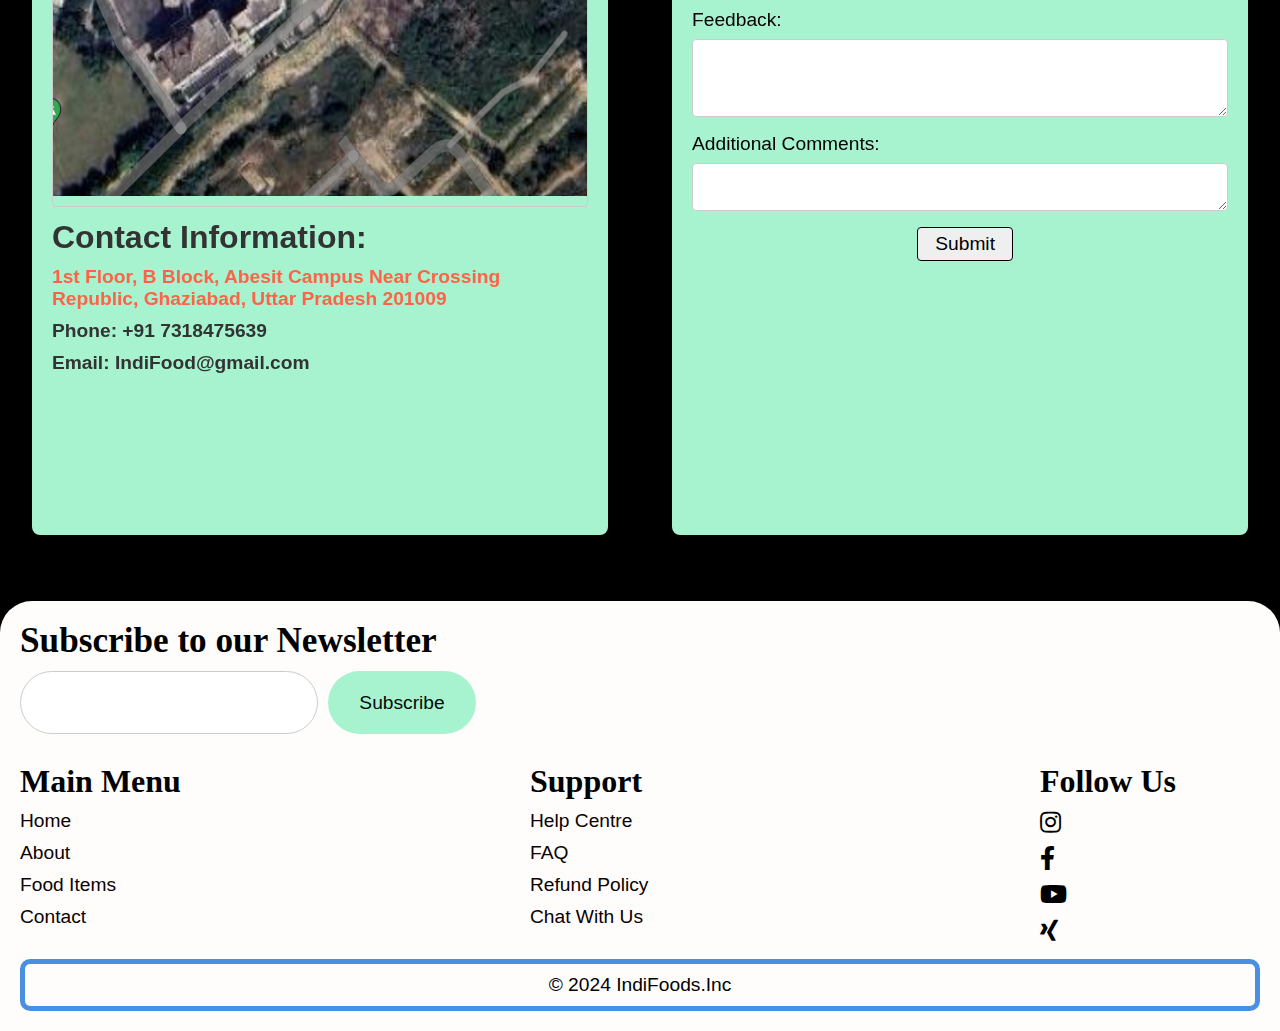
==== commit 300fc10a: "added aboud us content" ====
--- a/index.html
+++ b/index.html
@@ -14,9 +14,9 @@
             <a href="index.html" class="navbar-brand">InDiFoods</a>
             <!-- <button class="toggler">&#9776; Menu</button> -->
             <ul class="navbar-menu">
-                <li><a href="aboutus.html">About us</a></li>
-                <li><a href="reservation.html">Reserve Table</a></li>
-                <li><a href="">Food Items</a></li>
+                <li><a href="IndiFood/aboutus.html">About us</a></li>
+                <li><a href="IndiFood/reservation.html">Reserve Table</a></li>
+                <li><a href="IndiFood/menu_page.html">Food Items</a></li>
                 <!-- <div class="dropdown">
                     <a class="dropbtn" href="">Food Items</a>
                     <div class="dropdown-content">
@@ -25,12 +25,12 @@
                         <a href="#service3">Home Delivery</a>
                     </div>
                 </div> -->
-                <li><a href="contact.html">Contact</a></li>
+                <li><a href="">Contact</a></li>
                 <!-- <li><a href="#">Account</a></li>                 -->
             </ul>
         </div>
         <div class="NavBtn">
-            <a href="signpage.html"><button class="SignBtn">Sign up &#8594;</button></a>
+            <a href="IndiFood/signup.html"><button class="SignBtn">Sign up &#8594;</button></a>
         </div>
     </div>
     
@@ -66,10 +66,11 @@
             <img class="aboutpic" src="img/pexels-anna-tukhfatullina-food-photographerstylist-2664443.jpg" alt="about us" srcset="">
         </div>
         <div class="sec2">
-            <h1 class="aboutus">About us</h1>
-            <p class="aboutxt">Lorem ipsum dolor sit amet consectetur, adipisicing elit. At sapiente corrupti quod consequuntur quam hic esse enim voluptate iusto mollitia dolorum, optio delectus? Dolorum maxime mollitia nam dolores. Doloribus, eum.
-            Nemo ipsa neque ipsum asperiores saepe recusandae, exercitationem, numquam quibusdam quod eum et nulla accusamus explicabo inventore doloremque harum consectetur provident veritatis possimus autem quisquam molestias esse. Deserunt!
-            <button class="aboutbtn">Read More</button>
+            <h1 class="aboutus">Welcome To InDiFood</h1>
+            <p class="aboutxt">At IndiFoods, we embark on a flavorful journey celebrating the rich tapestry of Indian cuisine. Established with a passion for authentic flavors and cultural heritage, IndiFoods invites you to indulge in the vibrant tastes of India.<br>
+                Experience the symphony of spices and aromas that define Indian cooking. From fragrant curries to tandoor-fired delicacies, our menu showcases a mosaic of flavors, each dish curated with care and expertise to ensure an unforgettable dining experience.<br>
+                Since 2023, IndiFoods has been a culinary haven, offering a tantalizing array of dishes inspired by the diverse regions of India. Our journey began with a vision to bring the essence of Indian kitchens to your table, honoring tradition while embracing innovation.
+            <a href="IndiFood/aboutus.html"><button class="aboutbtn">Read More</button></a>
         </div>
     </div>
 
--- a/style2.css
+++ b/style2.css
@@ -563,8 +563,8 @@
     text-align: justify;
 }
 .aboutus{
-    margin: 1rem 0 1rem 2rem;
-    font-size: 5rem;
+    margin: 2rem 0 1rem 2rem;
+    font-size: 2.5rem;
     font-family: Verdana, Geneva, Tahoma, sans-serif;
 }
 .aboutbtn{
